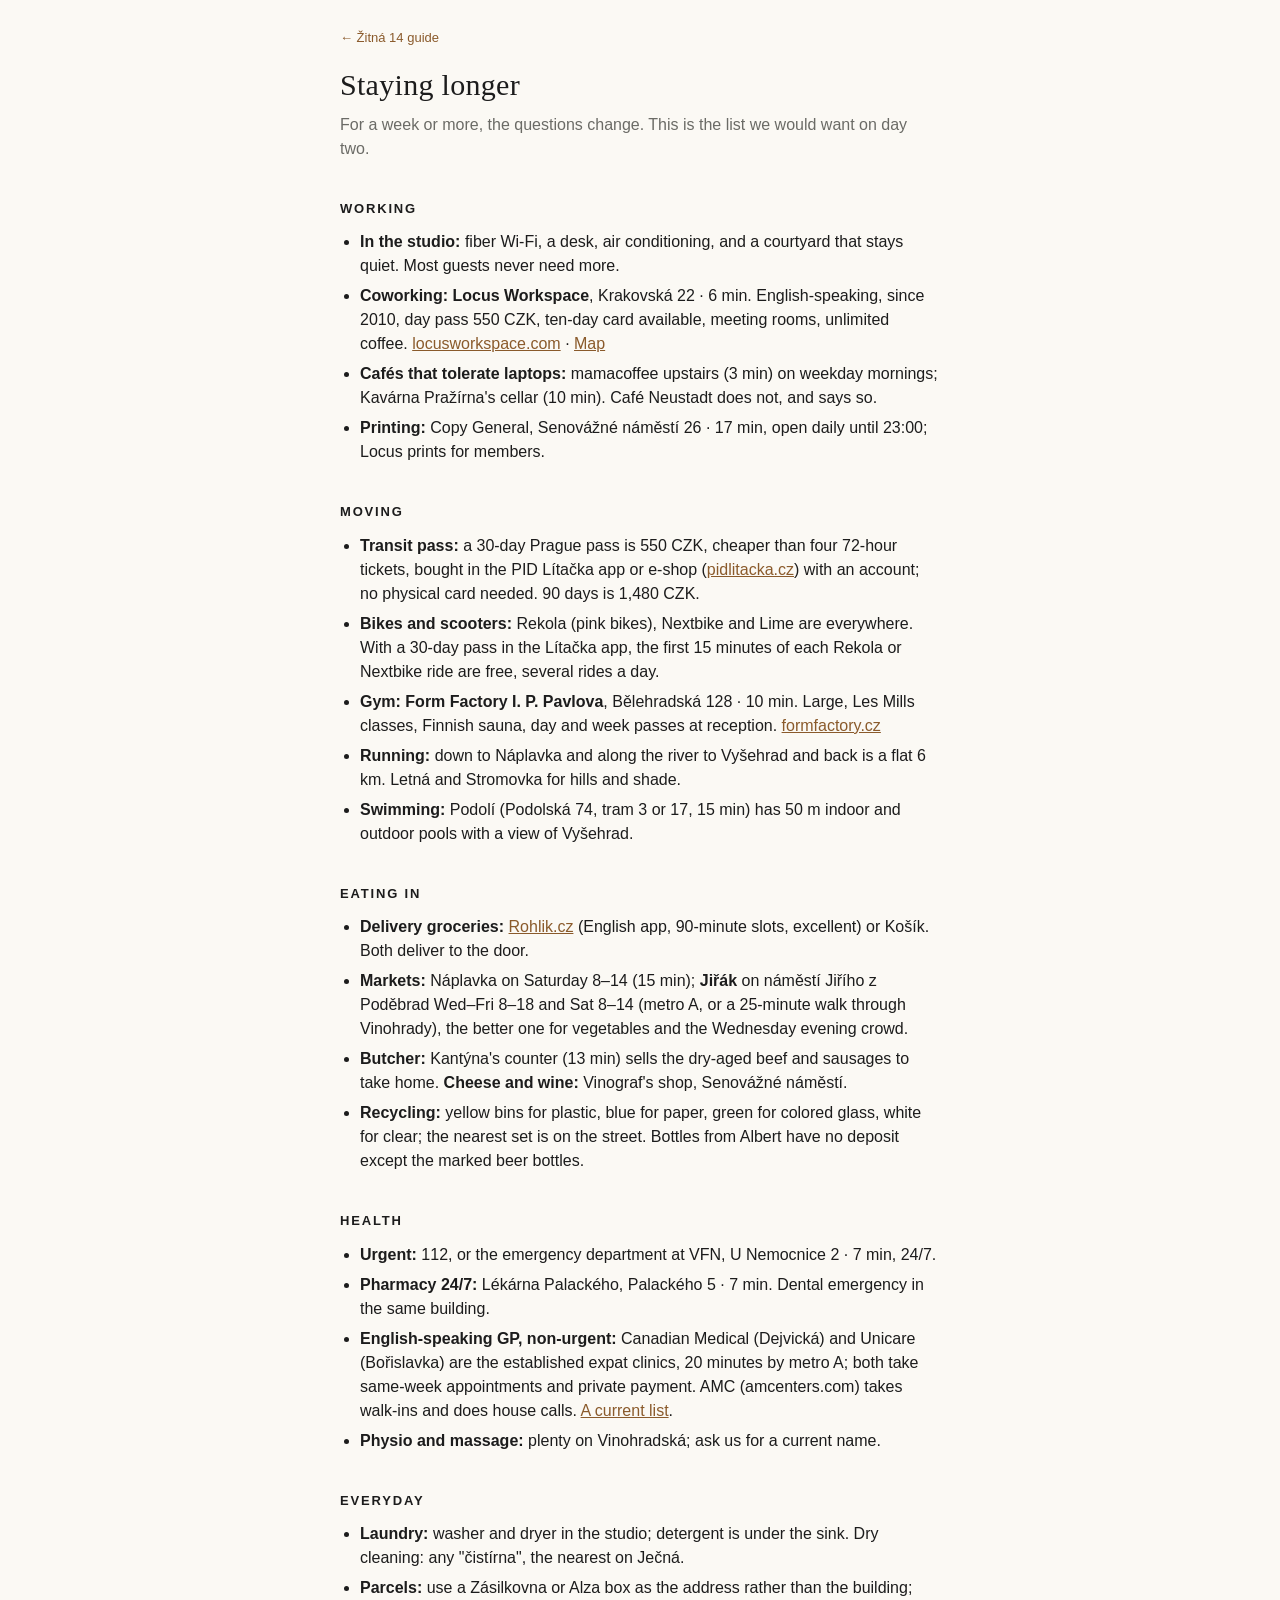
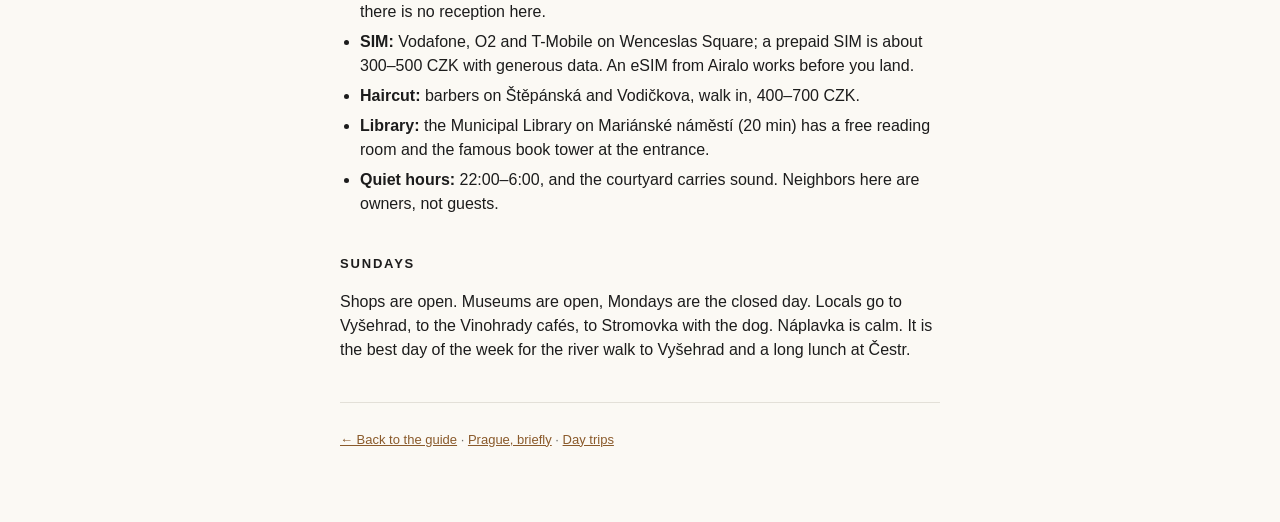
==== longer/index.html @ 20ff3d1d "Add Prague, day trips and staying-longer subpages with photos Co-Authored-By: Claude Fable 5.1 <nore" ====
<!DOCTYPE html>
<html lang="en">
<head>
<meta charset="utf-8">
<meta name="viewport" content="width=device-width, initial-scale=1">
<title>Staying longer · Žitná 14</title>
<meta name="description" content="Practical Prague for a week or more at Žitná 14: coworking, gym, markets, transit pass, doctors, deliveries.">
<meta name="robots" content="noindex">
<link rel="stylesheet" href="/style.css">
</head>
<body>
<main>
<header>
  <p class="crumb"><a href="/">← Žitná 14 guide</a></p>
  <h1>Staying longer</h1>
  <p>For a week or more, the questions change. This is the list we would want on day two.</p>
</header>

<h2>Working</h2>
<ul>
  <li><b>In the studio:</b> fiber Wi-Fi, a desk, air conditioning, and a courtyard that stays quiet. Most guests never need more.</li>
  <li><b>Coworking: Locus Workspace</b>, Krakovská 22 · 6 min. English-speaking, since 2010, day pass 550 CZK, ten-day card available, meeting rooms, unlimited coffee. <a href="https://locusworkspace.com/day-pass/">locusworkspace.com</a> · <a href="https://www.google.com/maps/search/?api=1&query=Locus+Workspace+Krakovská+22+Praha">Map</a></li>
  <li><b>Cafés that tolerate laptops:</b> mamacoffee upstairs (3 min) on weekday mornings; Kavárna Pražírna's cellar (10 min). Café Neustadt does not, and says so.</li>
  <li><b>Printing:</b> Copy General, Senovážné náměstí 26 · 17 min, open daily until 23:00; Locus prints for members.</li>
</ul>

<h2>Moving</h2>
<ul>
  <li><b>Transit pass:</b> a 30-day Prague pass is 550 CZK, cheaper than four 72-hour tickets, bought in the PID Lítačka app or e-shop (<a href="https://pidlitacka.cz/en">pidlitacka.cz</a>) with an account; no physical card needed. 90 days is 1,480 CZK.</li>
  <li><b>Bikes and scooters:</b> Rekola (pink bikes), Nextbike and Lime are everywhere. With a 30-day pass in the Lítačka app, the first 15 minutes of each Rekola or Nextbike ride are free, several rides a day.</li>
  <li><b>Gym: Form Factory I. P. Pavlova</b>, Bělehradská 128 · 10 min. Large, Les Mills classes, Finnish sauna, day and week passes at reception. <a href="https://www.formfactory.cz/en/club/fitness-i-p-pavlova/">formfactory.cz</a></li>
  <li><b>Running:</b> down to Náplavka and along the river to Vyšehrad and back is a flat 6 km. Letná and Stromovka for hills and shade.</li>
  <li><b>Swimming:</b> Podolí (Podolská 74, tram 3 or 17, 15 min) has 50 m indoor and outdoor pools with a view of Vyšehrad.</li>
</ul>

<h2>Eating in</h2>
<ul>
  <li><b>Delivery groceries:</b> <a href="https://www.rohlik.cz">Rohlik.cz</a> (English app, 90-minute slots, excellent) or Košík. Both deliver to the door.</li>
  <li><b>Markets:</b> Náplavka on Saturday 8–14 (15 min); <b>Jiřák</b> on náměstí Jiřího z Poděbrad Wed–Fri 8–18 and Sat 8–14 (metro A, or a 25-minute walk through Vinohrady), the better one for vegetables and the Wednesday evening crowd.</li>
  <li><b>Butcher:</b> Kantýna's counter (13 min) sells the dry-aged beef and sausages to take home. <b>Cheese and wine:</b> Vinograf's shop, Senovážné náměstí.</li>
  <li><b>Recycling:</b> yellow bins for plastic, blue for paper, green for colored glass, white for clear; the nearest set is on the street. Bottles from Albert have no deposit except the marked beer bottles.</li>
</ul>

<h2>Health</h2>
<ul>
  <li><b>Urgent:</b> 112, or the emergency department at VFN, U Nemocnice 2 · 7 min, 24/7.</li>
  <li><b>Pharmacy 24/7:</b> Lékárna Palackého, Palackého 5 · 7 min. Dental emergency in the same building.</li>
  <li><b>English-speaking GP, non-urgent:</b> Canadian Medical (Dejvická) and Unicare (Bořislavka) are the established expat clinics, 20 minutes by metro A; both take same-week appointments and private payment. AMC (amcenters.com) takes walk-ins and does house calls. <a href="https://praguedoctors.com/top-10-english-speaking-general-practitioners-in-prague/">A current list</a>.</li>
  <li><b>Physio and massage:</b> plenty on Vinohradská; ask us for a current name.</li>
</ul>

<h2>Everyday</h2>
<ul>
  <li><b>Laundry:</b> washer and dryer in the studio; detergent is under the sink. Dry cleaning: any "čistírna", the nearest on Ječná.</li>
  <li><b>Parcels:</b> use a Zásilkovna or Alza box as the address rather than the building; there is no reception here.</li>
  <li><b>SIM:</b> Vodafone, O2 and T-Mobile on Wenceslas Square; a prepaid SIM is about 300–500 CZK with generous data. An eSIM from Airalo works before you land.</li>
  <li><b>Haircut:</b> barbers on Štěpánská and Vodičkova, walk in, 400–700 CZK.</li>
  <li><b>Library:</b> the Municipal Library on Mariánské náměstí (20 min) has a free reading room and the famous book tower at the entrance.</li>
  <li><b>Quiet hours:</b> 22:00–6:00, and the courtyard carries sound. Neighbors here are owners, not guests.</li>
</ul>

<h2>Sundays</h2>
<p>Shops are open. Museums are open, Mondays are the closed day. Locals go to Vyšehrad, to the Vinohrady cafés, to Stromovka with the dog. Náplavka is calm. It is the best day of the week for the river walk to Vyšehrad and a long lunch at Čestr.</p>

<footer>
  <p><a href="/">← Back to the guide</a> · <a href="/prague/">Prague, briefly</a> · <a href="/trips/">Day trips</a></p>
</footer>
</main>
</body>
</html>
---- style.css ----
:root{ --ink:#1c1c1c; --muted:#6b6b66; --hair:#e3e0d8; --paper:#fbf9f4; --accent:#8a5a2b; --card:#ffffff; }
  @media (prefers-color-scheme: dark){ :root{ --ink:#ecebe6; --muted:#a4a29b; --hair:#33322f; --paper:#141413; --accent:#d3a06a; --card:#1d1d1b; } }
  *{ box-sizing:border-box; }
  html{ -webkit-text-size-adjust:100%; }
  body{ margin:0; background:var(--paper); color:var(--ink); font:16px/1.5 -apple-system,BlinkMacSystemFont,"Inter","Segoe UI",Roboto,Helvetica,Arial,sans-serif; }
  main{ max-width:640px; margin:0 auto; padding:28px 20px 60px; }
  header h1{ font-family:"Iowan Old Style","Palatino Linotype",Georgia,serif; font-weight:500; font-size:30px; letter-spacing:.01em; margin:0 0 6px; }
  header p{ color:var(--muted); margin:0 0 10px; }
  .key{ font-size:13px; color:var(--muted); border-top:1px solid var(--hair); border-bottom:1px solid var(--hair); padding:8px 0; margin:14px 0 18px; }
  nav{ display:flex; flex-wrap:wrap; gap:6px 8px; margin:0 0 22px; }
  nav a{ font-size:13px; color:var(--ink); text-decoration:none; border:1px solid var(--hair); border-radius:999px; padding:5px 11px; background:var(--card); }
  h2{ font-size:13px; letter-spacing:.14em; text-transform:uppercase; font-weight:600; margin:34px 0 12px; padding-top:4px; }
  h3{ font-size:14px; font-weight:600; color:var(--muted); margin:18px 0 8px; }
  .p{ padding:12px 0; border-top:1px solid var(--hair); }
  .p:last-of-type{ border-bottom:1px solid var(--hair); }
  .p .t{ display:flex; justify-content:space-between; gap:12px; align-items:baseline; }
  .p .n{ font-weight:600; font-size:17px; }
  .p .m{ color:var(--accent); font-weight:600; white-space:nowrap; font-size:15px; }
  .p .a{ color:var(--muted); font-size:14px; margin:1px 0 4px; }
  .p .d{ margin:0; }
  .p .f{ font-size:13.5px; color:var(--muted); margin-top:4px; display:flex; flex-wrap:wrap; gap:4px 14px; }
  .p .f a{ color:var(--accent); font-weight:600; text-decoration:none; }
  .p .f a:hover{ text-decoration:underline; }
  .p .f .r{ color:var(--ink); }
  ul{ padding-left:20px; margin:8px 0; } li{ margin:6px 0; }
  a{ color:var(--accent); }
  .note{ background:var(--card); border:1px solid var(--hair); border-radius:10px; padding:12px 14px; margin:12px 0; }
  table{ border-collapse:collapse; width:100%; font-size:14.5px; } td,th{ padding:6px 8px; border-bottom:1px solid var(--hair); text-align:left; } th{ font-weight:600; }
  footer{ margin-top:40px; color:var(--muted); font-size:13px; border-top:1px solid var(--hair); padding-top:14px; }

  /* shared additions for subpages */
  .deeper{ display:grid; grid-template-columns:repeat(3,1fr); gap:8px; margin:0 0 24px; }
  .deeper a{ display:block; text-decoration:none; color:var(--ink); background:var(--card); border:1px solid var(--hair); border-radius:10px; padding:10px 12px; }
  .deeper a b{ display:block; font-size:14px; }
  .deeper a span{ display:block; font-size:12.5px; color:var(--muted); margin-top:2px; }
  @media (max-width:420px){ .deeper{ grid-template-columns:1fr; } }
  .crumb{ font-size:13px; color:var(--muted); margin:0 0 14px; } .crumb a{ color:var(--accent); text-decoration:none; }
  figure{ margin:0 0 10px; } figure img{ width:100%; height:auto; aspect-ratio:16/9; object-fit:cover; border-radius:10px; display:block; background:var(--hair); }
  figure figcaption{ font-size:12px; color:var(--muted); margin-top:4px; }
  .trip{ padding:18px 0; border-top:1px solid var(--hair); }
  .trip h3{ font-size:19px; font-weight:600; color:var(--ink); margin:10px 0 2px; }
  .trip .how{ font-size:14px; color:var(--muted); margin:0 0 8px; }
  .trip .how b{ color:var(--accent); }
  .trip p{ margin:6px 0; }
  .plan{ background:var(--card); border:1px solid var(--hair); border-radius:10px; padding:4px 14px; margin:10px 0 16px; }
  .credits{ font-size:12px; color:var(--muted); line-height:1.45; }
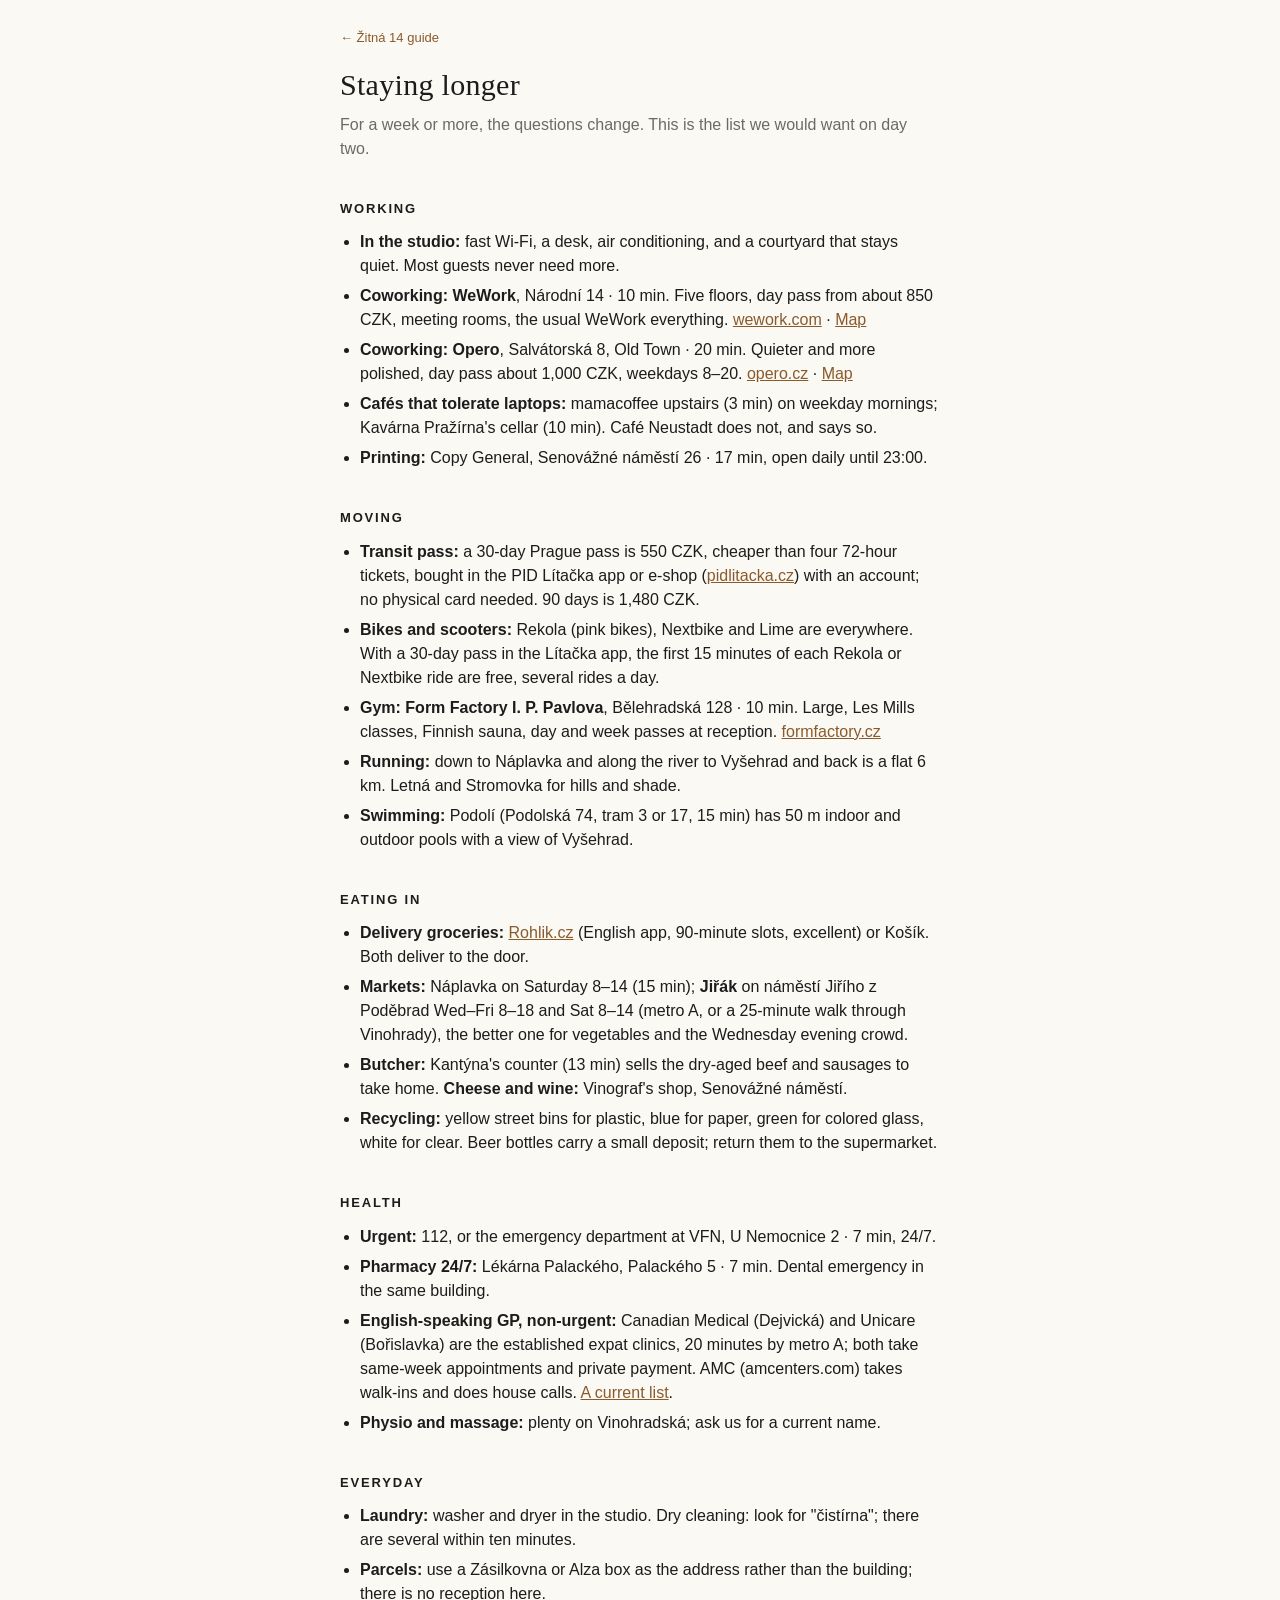
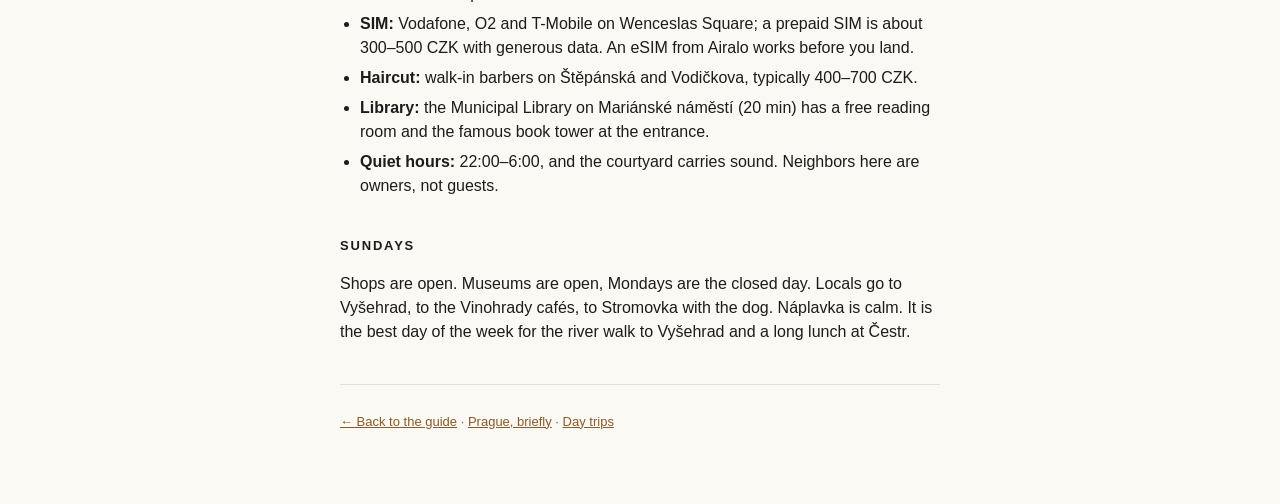
==== commit 9dd0668c: "Light theme only; replace coworking picks; remove apartment-specific claims Co-Authored-By: Claude F" ====
--- a/longer/index.html
+++ b/longer/index.html
@@ -18,10 +18,11 @@
 
 <h2>Working</h2>
 <ul>
-  <li><b>In the studio:</b> fiber Wi-Fi, a desk, air conditioning, and a courtyard that stays quiet. Most guests never need more.</li>
-  <li><b>Coworking: Locus Workspace</b>, Krakovská 22 · 6 min. English-speaking, since 2010, day pass 550 CZK, ten-day card available, meeting rooms, unlimited coffee. <a href="https://locusworkspace.com/day-pass/">locusworkspace.com</a> · <a href="https://www.google.com/maps/search/?api=1&query=Locus+Workspace+Krakovská+22+Praha">Map</a></li>
+  <li><b>In the studio:</b> fast Wi-Fi, a desk, air conditioning, and a courtyard that stays quiet. Most guests never need more.</li>
+  <li><b>Coworking: WeWork</b>, Národní 14 · 10 min. Five floors, day pass from about 850 CZK, meeting rooms, the usual WeWork everything. <a href="https://www.wework.com/buildings/drn--prague">wework.com</a> · <a href="https://www.google.com/maps/search/?api=1&query=WeWork+Národní+14+Praha">Map</a></li>
+  <li><b>Coworking: Opero</b>, Salvátorská 8, Old Town · 20 min. Quieter and more polished, day pass about 1,000 CZK, weekdays 8–20. <a href="https://www.opero.cz/en">opero.cz</a> · <a href="https://www.google.com/maps/search/?api=1&query=Opero+Salvátorská+8+Praha">Map</a></li>
   <li><b>Cafés that tolerate laptops:</b> mamacoffee upstairs (3 min) on weekday mornings; Kavárna Pražírna's cellar (10 min). Café Neustadt does not, and says so.</li>
-  <li><b>Printing:</b> Copy General, Senovážné náměstí 26 · 17 min, open daily until 23:00; Locus prints for members.</li>
+  <li><b>Printing:</b> Copy General, Senovážné náměstí 26 · 17 min, open daily until 23:00.</li>
 </ul>
 
 <h2>Moving</h2>
@@ -38,7 +39,7 @@
   <li><b>Delivery groceries:</b> <a href="https://www.rohlik.cz">Rohlik.cz</a> (English app, 90-minute slots, excellent) or Košík. Both deliver to the door.</li>
   <li><b>Markets:</b> Náplavka on Saturday 8–14 (15 min); <b>Jiřák</b> on náměstí Jiřího z Poděbrad Wed–Fri 8–18 and Sat 8–14 (metro A, or a 25-minute walk through Vinohrady), the better one for vegetables and the Wednesday evening crowd.</li>
   <li><b>Butcher:</b> Kantýna's counter (13 min) sells the dry-aged beef and sausages to take home. <b>Cheese and wine:</b> Vinograf's shop, Senovážné náměstí.</li>
-  <li><b>Recycling:</b> yellow bins for plastic, blue for paper, green for colored glass, white for clear; the nearest set is on the street. Bottles from Albert have no deposit except the marked beer bottles.</li>
+  <li><b>Recycling:</b> yellow street bins for plastic, blue for paper, green for colored glass, white for clear. Beer bottles carry a small deposit; return them to the supermarket.</li>
 </ul>
 
 <h2>Health</h2>
@@ -51,10 +52,10 @@
 
 <h2>Everyday</h2>
 <ul>
-  <li><b>Laundry:</b> washer and dryer in the studio; detergent is under the sink. Dry cleaning: any "čistírna", the nearest on Ječná.</li>
+  <li><b>Laundry:</b> washer and dryer in the studio. Dry cleaning: look for "čistírna"; there are several within ten minutes.</li>
   <li><b>Parcels:</b> use a Zásilkovna or Alza box as the address rather than the building; there is no reception here.</li>
   <li><b>SIM:</b> Vodafone, O2 and T-Mobile on Wenceslas Square; a prepaid SIM is about 300–500 CZK with generous data. An eSIM from Airalo works before you land.</li>
-  <li><b>Haircut:</b> barbers on Štěpánská and Vodičkova, walk in, 400–700 CZK.</li>
+  <li><b>Haircut:</b> walk-in barbers on Štěpánská and Vodičkova, typically 400–700 CZK.</li>
   <li><b>Library:</b> the Municipal Library on Mariánské náměstí (20 min) has a free reading room and the famous book tower at the entrance.</li>
   <li><b>Quiet hours:</b> 22:00–6:00, and the courtyard carries sound. Neighbors here are owners, not guests.</li>
 </ul>
--- a/style.css
+++ b/style.css
@@ -1,5 +1,5 @@
 :root{ --ink:#1c1c1c; --muted:#6b6b66; --hair:#e3e0d8; --paper:#fbf9f4; --accent:#8a5a2b; --card:#ffffff; }
-  @media (prefers-color-scheme: dark){ :root{ --ink:#ecebe6; --muted:#a4a29b; --hair:#33322f; --paper:#141413; --accent:#d3a06a; --card:#1d1d1b; } }
+
   *{ box-sizing:border-box; }
   html{ -webkit-text-size-adjust:100%; }
   body{ margin:0; background:var(--paper); color:var(--ink); font:16px/1.5 -apple-system,BlinkMacSystemFont,"Inter","Segoe UI",Roboto,Helvetica,Arial,sans-serif; }
